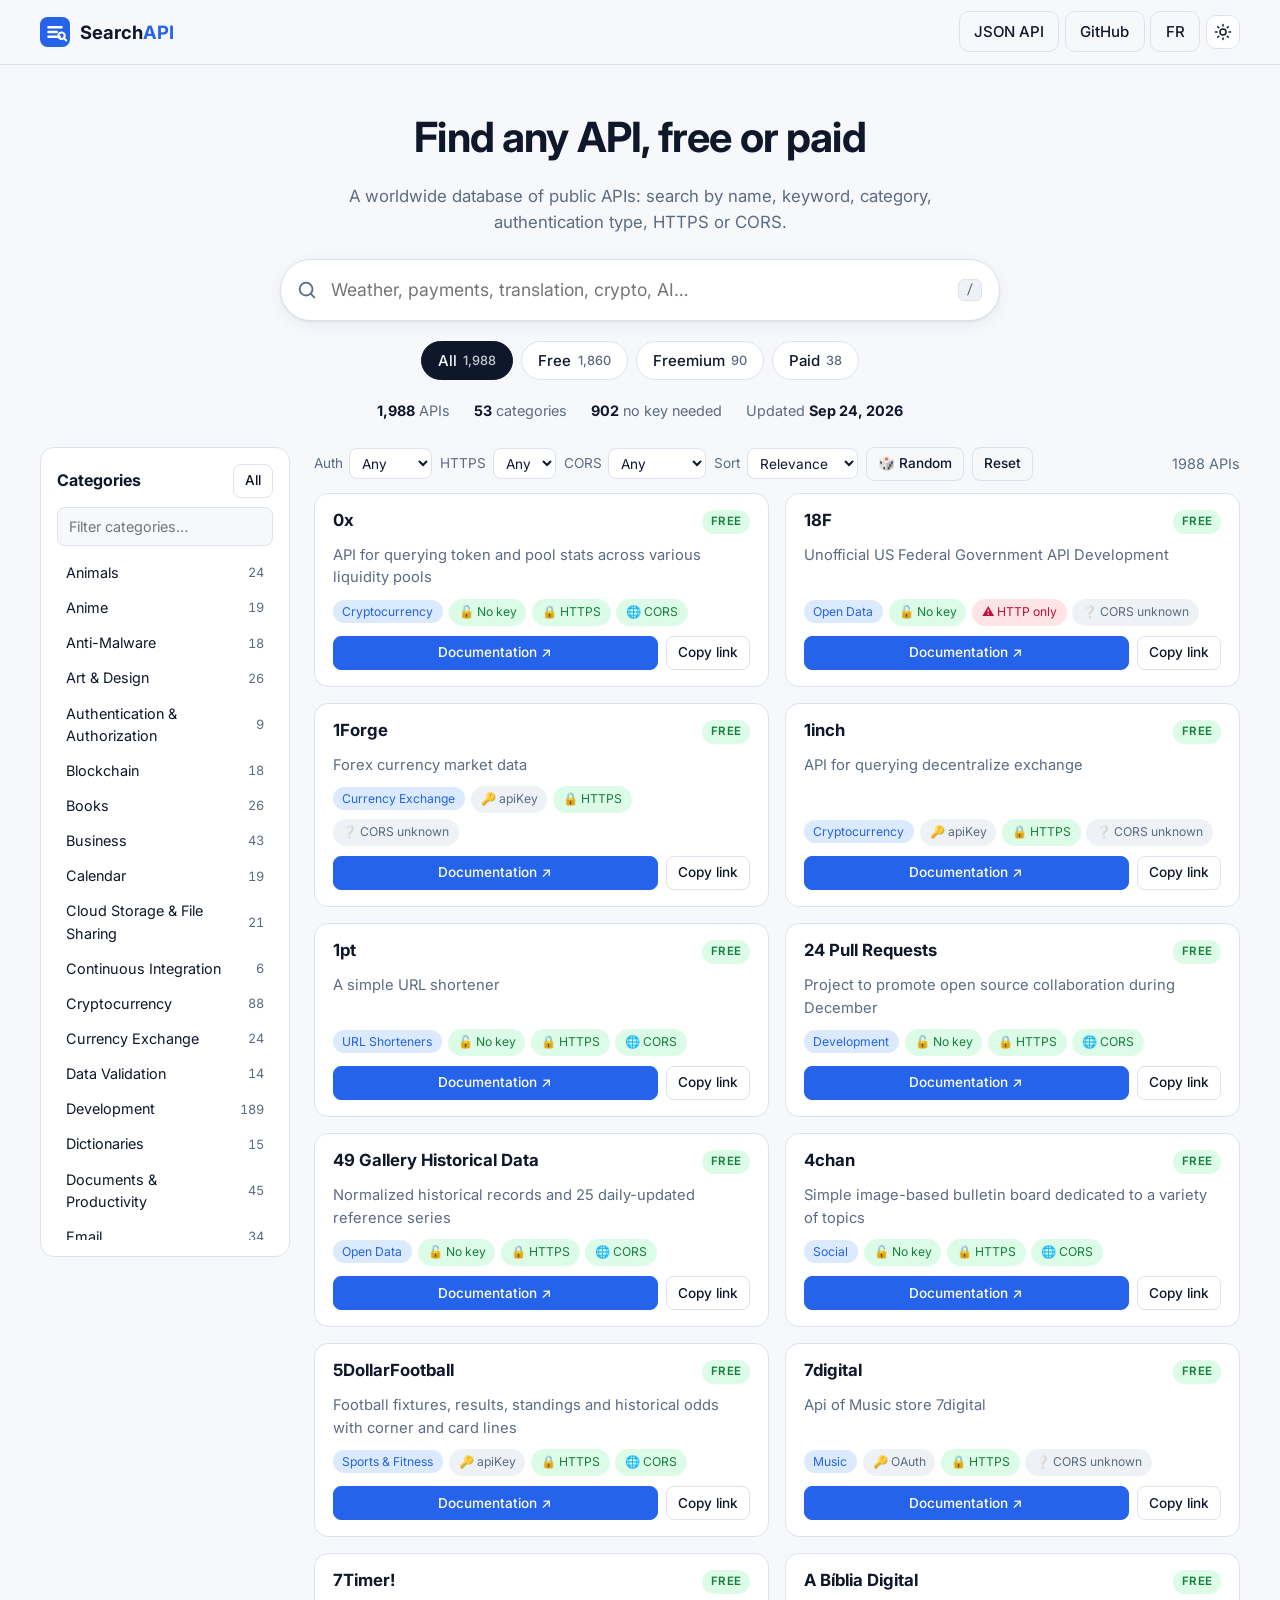
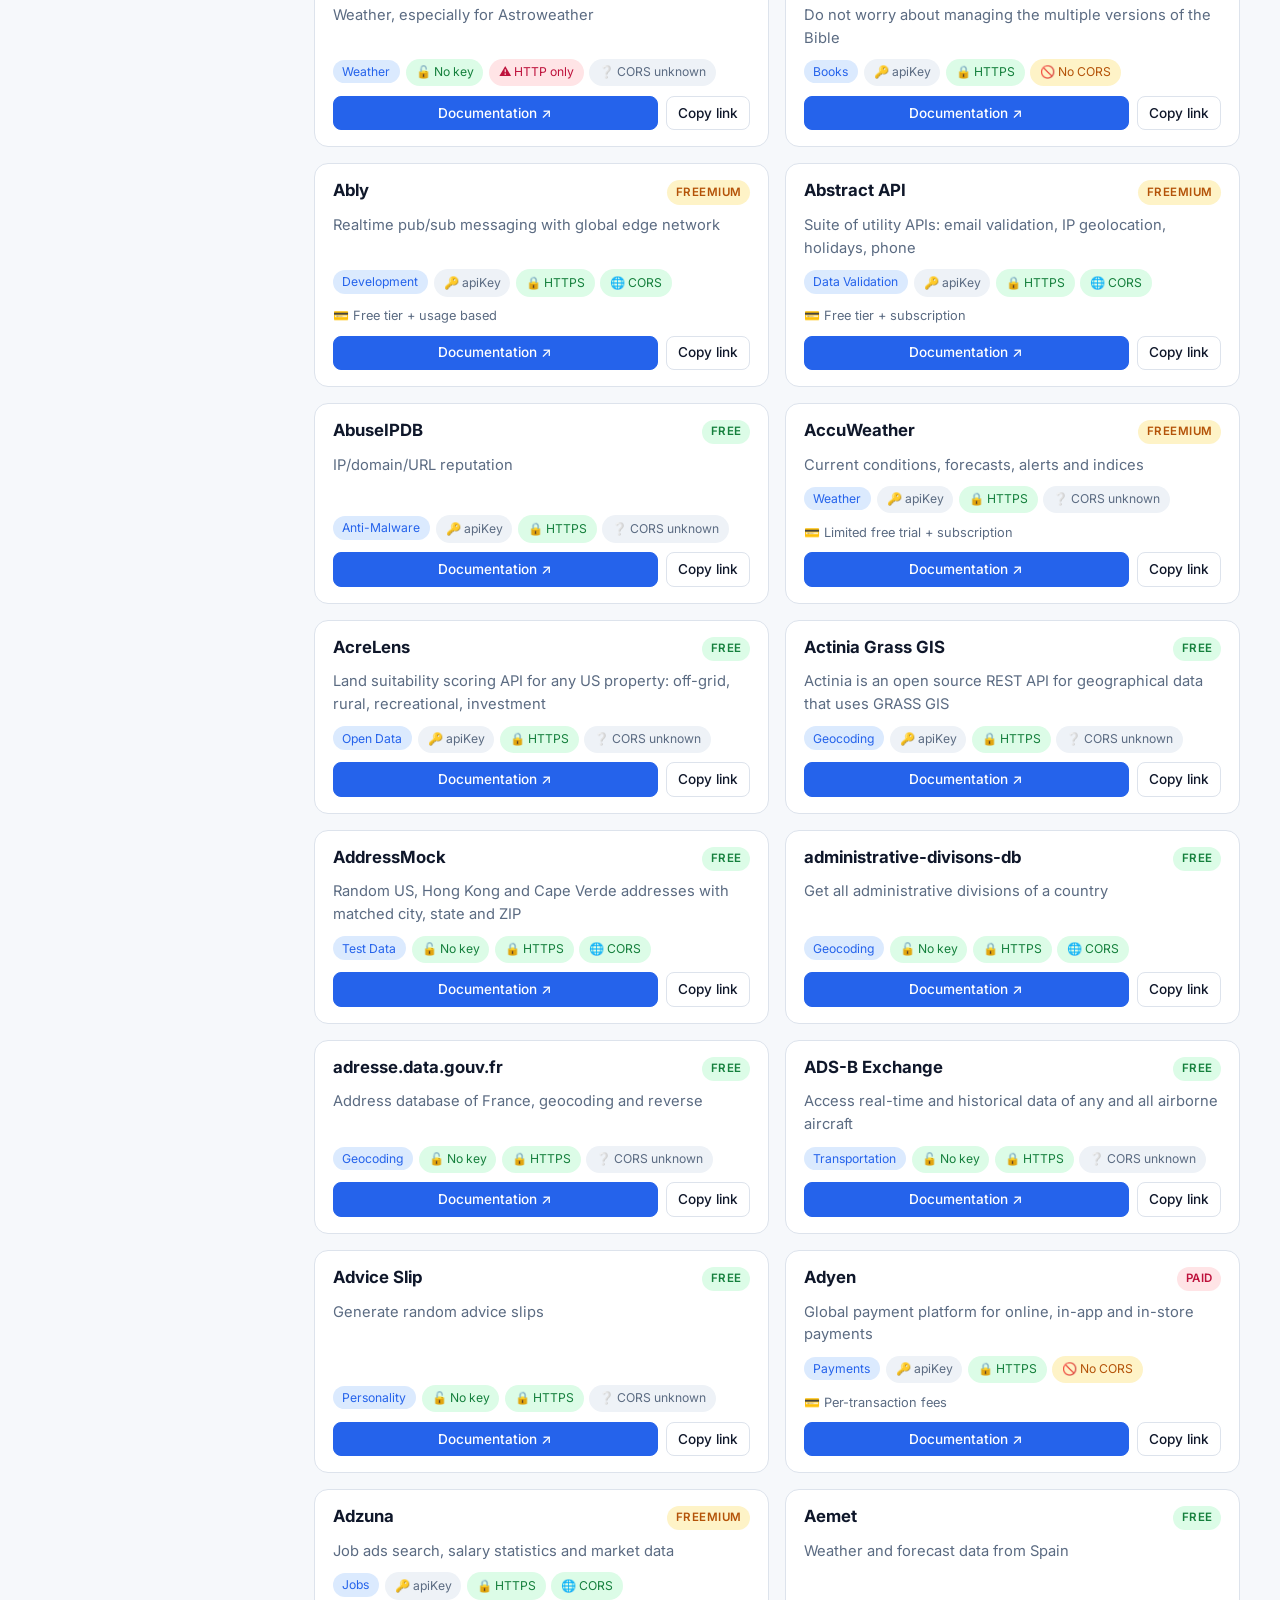
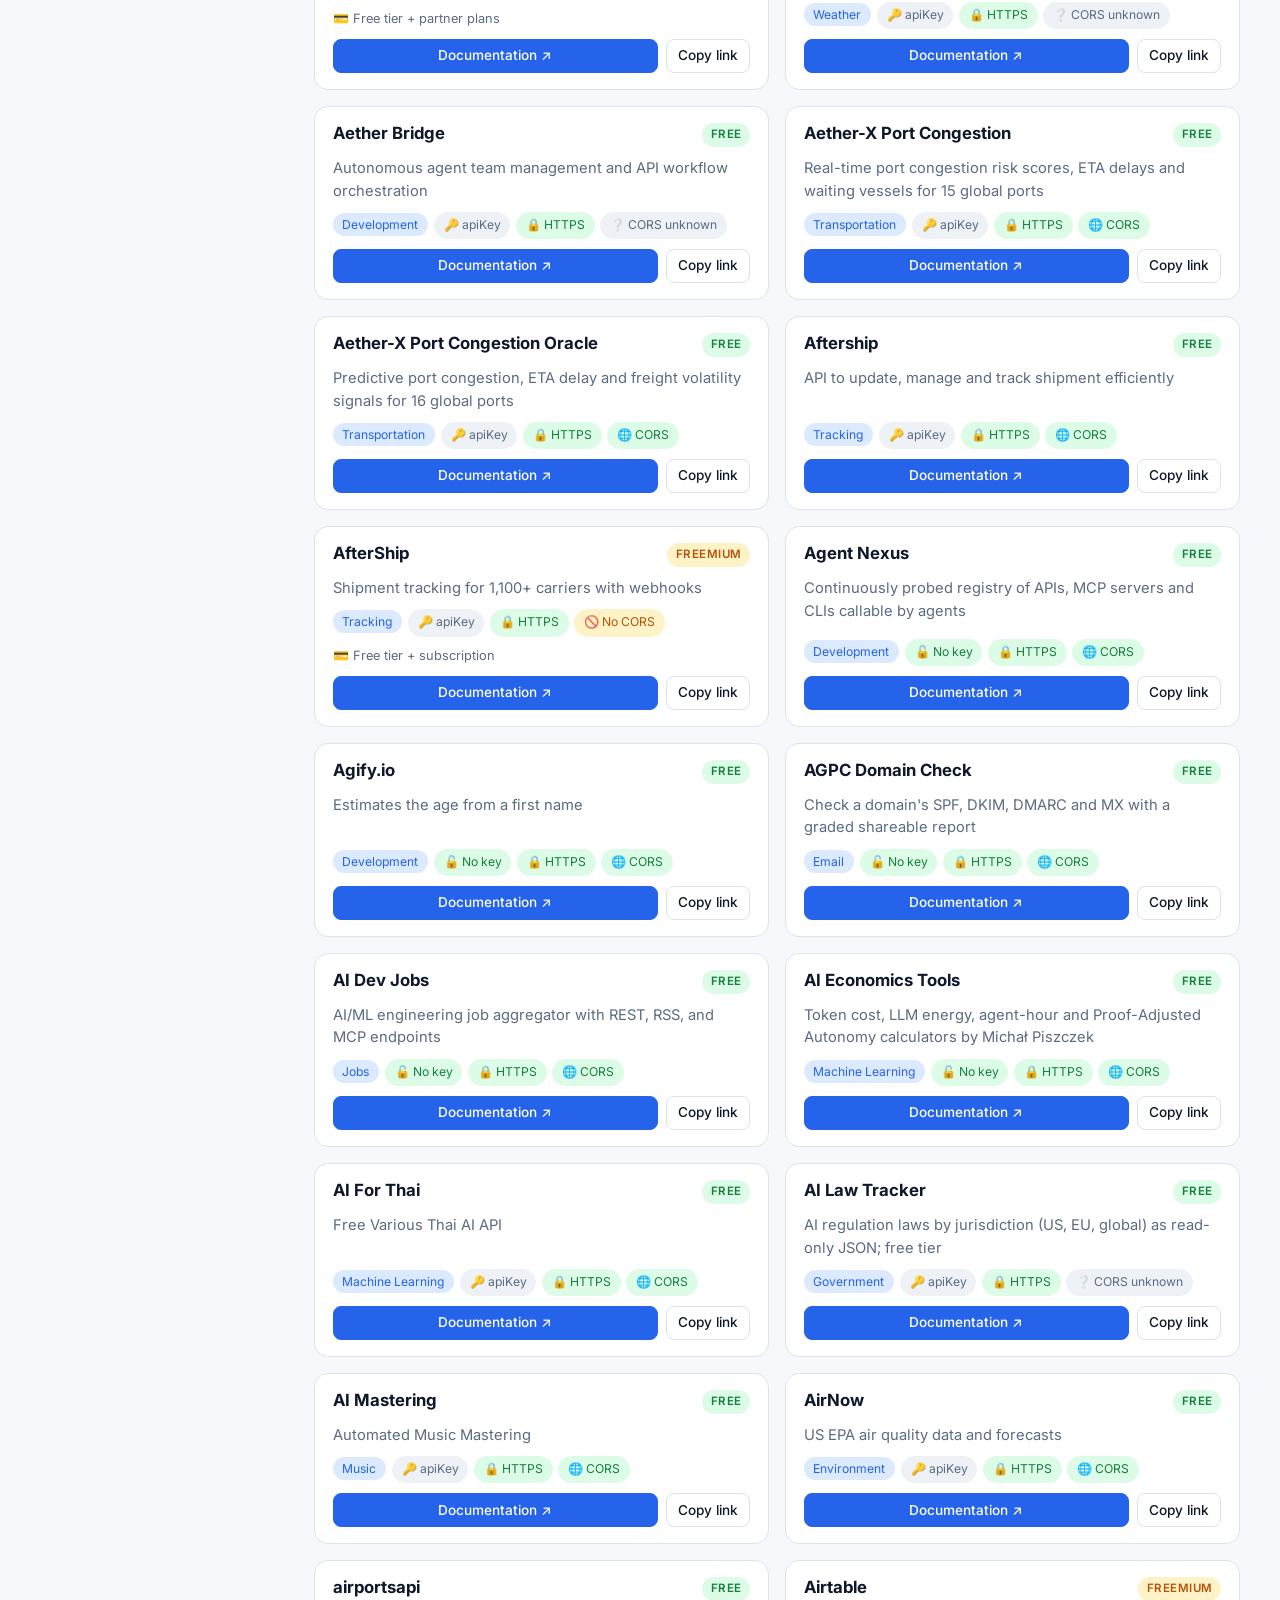
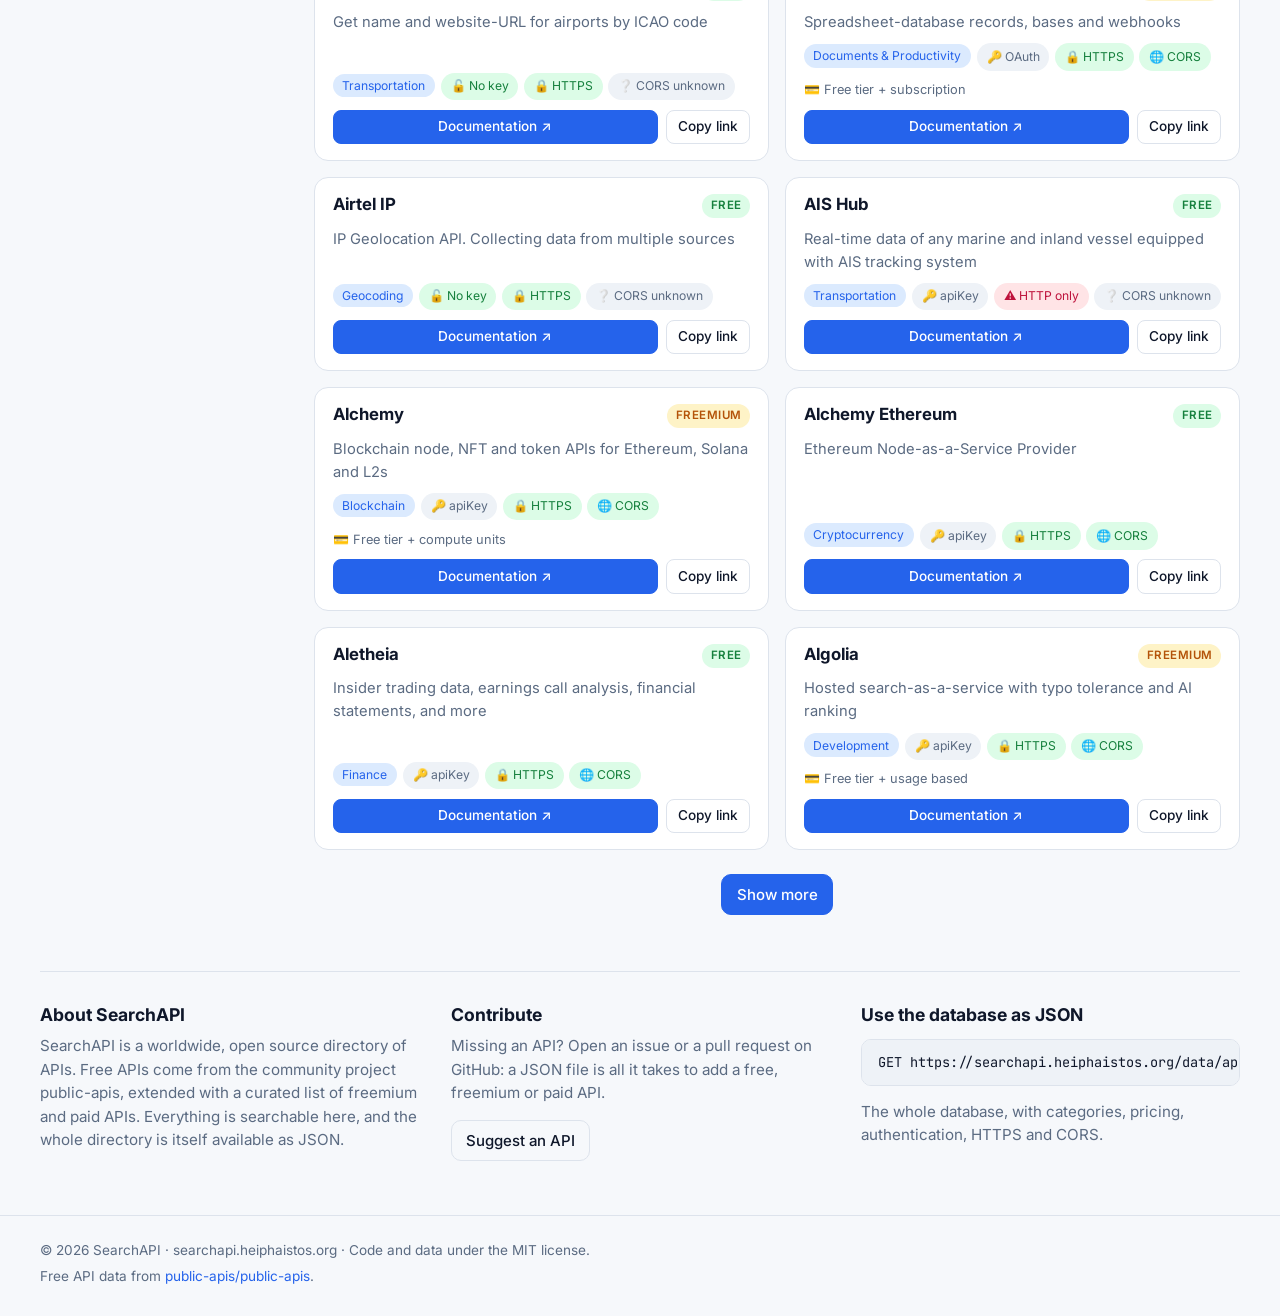
==== index.html @ d29ff37c "Create SearchAPI: worldwide searchable database of free and paid APIs Static site for searchapi.heip" ====
<!DOCTYPE html>
<html lang="fr">
<head>
  <meta charset="utf-8">
  <meta name="viewport" content="width=device-width, initial-scale=1">
  <title>SearchAPI – Trouvez n'importe quelle API gratuite ou payante</title>
  <meta name="description" content="SearchAPI : base de données mondiale d'APIs. Recherchez parmi près de 2 000 APIs gratuites, freemium et payantes, classées par catégorie.">
  <meta name="theme-color" content="#0f172a">
  <link rel="canonical" href="https://searchapi.heiphaistos.org/">
  <meta property="og:title" content="SearchAPI – Base de données mondiale d'APIs">
  <meta property="og:description" content="Recherchez n'importe quelle API gratuite, freemium ou payante, par catégorie, authentification, HTTPS et CORS.">
  <meta property="og:type" content="website">
  <meta property="og:url" content="https://searchapi.heiphaistos.org/">
  <link rel="icon" href="assets/favicon.svg" type="image/svg+xml">
  <link rel="preconnect" href="https://fonts.googleapis.com">
  <link rel="preconnect" href="https://fonts.gstatic.com" crossorigin>
  <link href="https://fonts.googleapis.com/css2?family=Inter:wght@400;500;600;700&family=JetBrains+Mono:wght@400;500&display=swap" rel="stylesheet">
  <link rel="stylesheet" href="assets/css/style.css">
</head>
<body>
  <a class="skip-link" href="#results" data-i18n="skip">Aller aux résultats</a>

  <header class="site-header">
    <div class="container header-inner">
      <a class="brand" href="./" aria-label="SearchAPI">
        <svg class="brand-logo" viewBox="0 0 32 32" aria-hidden="true"><rect width="32" height="32" rx="8" fill="var(--accent)"/><path d="M9 11h14M9 16h9M9 21h12" stroke="#fff" stroke-width="2.6" stroke-linecap="round"/><circle cx="23" cy="20" r="3.4" fill="none" stroke="#fff" stroke-width="2.2"/><path d="M25.5 22.5 28 25" stroke="#fff" stroke-width="2.2" stroke-linecap="round"/></svg>
        <span class="brand-name">Search<span>API</span></span>
      </a>
      <nav class="header-actions" aria-label="Navigation">
        <a class="btn btn-ghost" href="data/apis.json" target="_blank" rel="noopener" data-i18n="jsonApi">API JSON</a>
        <a class="btn btn-ghost" href="https://github.com/Heiphaistos/SearchAPI" target="_blank" rel="noopener">GitHub</a>
        <button class="btn btn-ghost" id="langToggle" type="button" aria-label="Switch language">EN</button>
        <button class="btn btn-icon" id="themeToggle" type="button" aria-label="Changer de thème" data-i18n-aria="theme">
          <svg class="icon-sun" viewBox="0 0 24 24" aria-hidden="true"><circle cx="12" cy="12" r="4"/><path d="M12 2v2M12 20v2M4.9 4.9l1.4 1.4M17.7 17.7l1.4 1.4M2 12h2M20 12h2M4.9 19.1l1.4-1.4M17.7 6.3l1.4-1.4"/></svg>
          <svg class="icon-moon" viewBox="0 0 24 24" aria-hidden="true"><path d="M21 12.8A9 9 0 1 1 11.2 3a7 7 0 0 0 9.8 9.8z"/></svg>
        </button>
      </nav>
    </div>
  </header>

  <main>
    <section class="hero">
      <div class="container">
        <h1 data-i18n="heroTitle">Trouvez n'importe quelle API, gratuite ou payante</h1>
        <p class="hero-sub" data-i18n="heroSub">Une base de données mondiale d'APIs publiques : recherchez par nom, mot-clé, catégorie, type d'authentification, HTTPS ou CORS.</p>

        <form class="search" id="searchForm" role="search" onsubmit="return false;">
          <label class="visually-hidden" for="q" data-i18n="searchLabel">Rechercher une API</label>
          <svg class="search-icon" viewBox="0 0 24 24" aria-hidden="true"><circle cx="11" cy="11" r="7"/><path d="m20 20-3.5-3.5"/></svg>
          <input id="q" type="search" autocomplete="off" spellcheck="false" placeholder="Météo, paiement, traduction, crypto, IA…" data-i18n-placeholder="searchPlaceholder">
          <kbd class="search-kbd" aria-hidden="true">/</kbd>
          <button type="button" class="search-clear" id="clearSearch" aria-label="Effacer" data-i18n-aria="clear" hidden>&times;</button>
        </form>

        <div class="pricing-tabs" role="tablist" aria-label="Tarification" id="pricingTabs">
          <button role="tab" type="button" class="tab is-active" data-pricing="all"><span data-i18n="all">Toutes</span> <span class="count" data-count="all"></span></button>
          <button role="tab" type="button" class="tab tab-free" data-pricing="free"><span data-i18n="free">Gratuites</span> <span class="count" data-count="free"></span></button>
          <button role="tab" type="button" class="tab tab-freemium" data-pricing="freemium"><span data-i18n="freemium">Freemium</span> <span class="count" data-count="freemium"></span></button>
          <button role="tab" type="button" class="tab tab-paid" data-pricing="paid"><span data-i18n="paid">Payantes</span> <span class="count" data-count="paid"></span></button>
        </div>

        <ul class="stats" id="stats" aria-label="Statistiques">
          <li><strong data-stat="total">–</strong> <span data-i18n="statApis">APIs</span></li>
          <li><strong data-stat="categories">–</strong> <span data-i18n="statCategories">catégories</span></li>
          <li><strong data-stat="noauth">–</strong> <span data-i18n="statNoAuth">sans clé</span></li>
          <li><span data-i18n="updated">Mise à jour</span> <strong data-stat="updated">–</strong></li>
        </ul>
      </div>
    </section>

    <section class="container layout">
      <aside class="sidebar" id="sidebar">
        <div class="sidebar-head">
          <h2 data-i18n="categories">Catégories</h2>
          <button type="button" class="btn btn-small btn-ghost" id="resetCategory" data-i18n="allCategories">Toutes</button>
        </div>
        <input type="search" class="cat-filter" id="catFilter" placeholder="Filtrer les catégories…" data-i18n-placeholder="filterCategories" aria-label="Filtrer les catégories">
        <ul class="cat-list" id="catList"></ul>
      </aside>

      <div class="main">
        <div class="toolbar">
          <div class="filters">
            <label class="select">
              <span data-i18n="auth">Auth</span>
              <select id="authFilter">
                <option value="all" data-i18n="any">Toutes</option>
                <option value="none" data-i18n="authNone">Sans clé</option>
                <option value="apiKey">apiKey</option>
                <option value="OAuth">OAuth</option>
                <option value="other" data-i18n="other">Autre</option>
              </select>
            </label>
            <label class="select">
              <span>HTTPS</span>
              <select id="httpsFilter">
                <option value="all" data-i18n="any">Toutes</option>
                <option value="yes" data-i18n="yes">Oui</option>
                <option value="no" data-i18n="no">Non</option>
              </select>
            </label>
            <label class="select">
              <span>CORS</span>
              <select id="corsFilter">
                <option value="all" data-i18n="any">Toutes</option>
                <option value="yes" data-i18n="yes">Oui</option>
                <option value="no" data-i18n="no">Non</option>
                <option value="unknown" data-i18n="unknown">Inconnu</option>
              </select>
            </label>
            <label class="select">
              <span data-i18n="sort">Tri</span>
              <select id="sortSelect">
                <option value="relevance" data-i18n="sortRelevance">Pertinence</option>
                <option value="name" data-i18n="sortName">Nom A→Z</option>
                <option value="category" data-i18n="sortCategory">Catégorie</option>
              </select>
            </label>
            <button type="button" class="btn btn-small btn-ghost" id="randomBtn" data-i18n="random">🎲 Au hasard</button>
            <button type="button" class="btn btn-small btn-ghost" id="resetAll" data-i18n="reset">Réinitialiser</button>
          </div>
          <p class="result-count" id="resultCount" aria-live="polite"></p>
        </div>

        <div class="active-filters" id="activeFilters"></div>

        <div id="results" class="results" aria-live="polite"></div>

        <div class="load-more-wrap">
          <button type="button" class="btn btn-primary" id="loadMore" hidden data-i18n="loadMore">Afficher plus</button>
        </div>

        <div class="empty" id="empty" hidden>
          <p data-i18n="emptyTitle">Aucune API ne correspond à votre recherche.</p>
          <p class="muted" data-i18n="emptyHint">Essayez un autre mot-clé, retirez un filtre, ou proposez cette API !</p>
          <a class="btn btn-primary" id="suggestLink" href="https://github.com/Heiphaistos/SearchAPI/issues/new?template=new-api.yml" target="_blank" rel="noopener" data-i18n="suggest">Proposer une API</a>
        </div>
      </div>
    </section>

    <section class="container about" id="about">
      <div class="about-grid">
        <div>
          <h2 data-i18n="aboutTitle">À propos de SearchAPI</h2>
          <p data-i18n="aboutText">SearchAPI est un annuaire mondial et open source d'APIs. Les APIs gratuites proviennent du projet communautaire public-apis, complétées par une liste curatée d'APIs freemium et payantes. Tout est consultable ici, et l'annuaire complet est lui-même disponible en JSON.</p>
        </div>
        <div>
          <h2 data-i18n="contribTitle">Contribuer</h2>
          <p data-i18n="contribText">Une API manque ? Ouvrez une issue ou une pull request sur GitHub : un fichier JSON suffit pour ajouter une API gratuite, freemium ou payante.</p>
          <a class="btn btn-ghost" href="https://github.com/Heiphaistos/SearchAPI/issues/new?template=new-api.yml" target="_blank" rel="noopener" data-i18n="suggest">Proposer une API</a>
        </div>
        <div>
          <h2 data-i18n="apiTitle">Utiliser la base en JSON</h2>
          <pre><code>GET https://searchapi.heiphaistos.org/data/apis.json</code></pre>
          <p class="muted" data-i18n="apiText">Toute la base, avec catégories, tarification, authentification, HTTPS et CORS.</p>
        </div>
      </div>
    </section>
  </main>

  <footer class="site-footer">
    <div class="container footer-inner">
      <p>© <span id="year"></span> SearchAPI · searchapi.heiphaistos.org · <span data-i18n="footerLicense">Code et données sous licence MIT.</span></p>
      <p class="muted"><span data-i18n="footerSource">Données gratuites issues de</span> <a href="https://github.com/public-apis/public-apis" target="_blank" rel="noopener">public-apis/public-apis</a>.</p>
    </div>
  </footer>

  <template id="cardTemplate">
    <article class="card">
      <header class="card-head">
        <h3 class="card-title"><a target="_blank" rel="noopener"></a></h3>
        <span class="badge badge-pricing"></span>
      </header>
      <p class="card-desc"></p>
      <ul class="card-meta">
        <li class="meta-category"><button type="button" class="chip chip-cat"></button></li>
        <li class="meta-auth"><span class="chip"></span></li>
        <li class="meta-https"><span class="chip"></span></li>
        <li class="meta-cors"><span class="chip"></span></li>
      </ul>
      <p class="card-pricing-model"></p>
      <footer class="card-foot">
        <a class="btn btn-small btn-primary card-link" target="_blank" rel="noopener"></a>
        <button type="button" class="btn btn-small btn-ghost card-copy"></button>
      </footer>
    </article>
  </template>

  <script src="data/apis.js"></script>
  <script src="assets/js/app.js"></script>
</body>
</html>
---- assets/css/style.css ----
:root {
  --bg: #f6f8fb;
  --bg-elev: #ffffff;
  --bg-muted: #eef2f7;
  --text: #0f172a;
  --text-muted: #5b6b82;
  --border: #dde3ec;
  --accent: #2563eb;
  --accent-hover: #1d4ed8;
  --accent-soft: #dbeafe;
  --free: #15803d;
  --free-soft: #dcfce7;
  --freemium: #b45309;
  --freemium-soft: #fef3c7;
  --paid: #be123c;
  --paid-soft: #ffe4e6;
  --shadow: 0 1px 2px rgba(15, 23, 42, .06), 0 4px 16px rgba(15, 23, 42, .06);
  --radius: 14px;
  --font: "Inter", system-ui, -apple-system, "Segoe UI", Roboto, sans-serif;
  --mono: "JetBrains Mono", ui-monospace, SFMono-Regular, Menlo, monospace;
}

:root[data-theme="dark"] {
  --bg: #0b1220;
  --bg-elev: #111a2e;
  --bg-muted: #182238;
  --text: #e6ebf5;
  --text-muted: #94a3b8;
  --border: #243049;
  --accent: #60a5fa;
  --accent-hover: #93c5fd;
  --accent-soft: #1e3a8a;
  --free: #4ade80;
  --free-soft: #14532d;
  --freemium: #fbbf24;
  --freemium-soft: #78350f;
  --paid: #fb7185;
  --paid-soft: #881337;
  --shadow: 0 1px 2px rgba(0, 0, 0, .4), 0 6px 20px rgba(0, 0, 0, .35);
}

@media (prefers-color-scheme: dark) {
  :root:not([data-theme="light"]) {
    --bg: #0b1220;
    --bg-elev: #111a2e;
    --bg-muted: #182238;
    --text: #e6ebf5;
    --text-muted: #94a3b8;
    --border: #243049;
    --accent: #60a5fa;
    --accent-hover: #93c5fd;
    --accent-soft: #1e3a8a;
    --free: #4ade80;
    --free-soft: #14532d;
    --freemium: #fbbf24;
    --freemium-soft: #78350f;
    --paid: #fb7185;
    --paid-soft: #881337;
    --shadow: 0 1px 2px rgba(0, 0, 0, .4), 0 6px 20px rgba(0, 0, 0, .35);
  }
}

* { box-sizing: border-box; }
html { scroll-behavior: smooth; }
body {
  margin: 0;
  font-family: var(--font);
  font-size: 15px;
  line-height: 1.55;
  color: var(--text);
  background: var(--bg);
  -webkit-font-smoothing: antialiased;
}
a { color: var(--accent); text-decoration: none; }
a:hover { color: var(--accent-hover); text-decoration: underline; }
h1, h2, h3 { line-height: 1.2; margin: 0 0 .5em; }
p { margin: 0 0 1em; }
code, pre, kbd { font-family: var(--mono); }
pre {
  background: var(--bg-muted);
  border: 1px solid var(--border);
  border-radius: 10px;
  padding: .75rem 1rem;
  overflow-x: auto;
  font-size: .85rem;
}
.muted { color: var(--text-muted); }
.container { width: min(1200px, 100% - 32px); margin-inline: auto; }
.visually-hidden, .skip-link:not(:focus) {
  position: absolute; width: 1px; height: 1px; overflow: hidden; clip: rect(0 0 0 0); white-space: nowrap;
}
.skip-link:focus { position: fixed; top: 8px; left: 8px; background: var(--bg-elev); padding: .5rem 1rem; z-index: 100; border-radius: 8px; }

/* Buttons */
.btn {
  display: inline-flex; align-items: center; gap: .4rem;
  padding: .5rem .9rem; border-radius: 10px; border: 1px solid var(--border);
  background: var(--bg-elev); color: var(--text); font: inherit; font-weight: 500;
  cursor: pointer; transition: background .15s, border-color .15s, color .15s;
  white-space: nowrap;
}
.btn:hover { background: var(--bg-muted); text-decoration: none; color: var(--text); }
.btn-ghost { background: transparent; }
.btn-primary { background: var(--accent); border-color: var(--accent); color: #fff; }
.btn-primary:hover { background: var(--accent-hover); border-color: var(--accent-hover); color: #fff; }
.btn-small { padding: .35rem .7rem; font-size: .85rem; border-radius: 8px; }
.btn-icon { padding: .45rem; }
.btn-icon svg { width: 18px; height: 18px; fill: none; stroke: currentColor; stroke-width: 2; stroke-linecap: round; stroke-linejoin: round; }
.btn:focus-visible, input:focus-visible, select:focus-visible, button:focus-visible { outline: 2px solid var(--accent); outline-offset: 2px; }

/* Header */
.site-header {
  position: sticky; top: 0; z-index: 20;
  background: color-mix(in srgb, var(--bg) 85%, transparent);
  backdrop-filter: blur(10px);
  border-bottom: 1px solid var(--border);
}
.header-inner { display: flex; align-items: center; justify-content: space-between; gap: 1rem; padding: .7rem 0; }
.brand { display: inline-flex; align-items: center; gap: .6rem; color: var(--text); font-weight: 700; font-size: 1.15rem; }
.brand:hover { text-decoration: none; color: var(--text); }
.brand-logo { width: 30px; height: 30px; }
.brand-name span { color: var(--accent); }
.header-actions { display: flex; align-items: center; gap: .35rem; }
.icon-moon { display: none; }
:root[data-theme="dark"] .icon-sun { display: none; }
:root[data-theme="dark"] .icon-moon { display: block; }
@media (prefers-color-scheme: dark) {
  :root:not([data-theme="light"]) .icon-sun { display: none; }
  :root:not([data-theme="light"]) .icon-moon { display: block; }
}

/* Hero */
.hero { padding: 3rem 0 1.5rem; text-align: center; }
.hero h1 { font-size: clamp(1.7rem, 4vw, 2.6rem); font-weight: 700; letter-spacing: -.02em; }
.hero-sub { color: var(--text-muted); max-width: 640px; margin: 0 auto 1.5rem; font-size: 1.05rem; }
.search {
  position: relative; max-width: 720px; margin: 0 auto 1.25rem;
}
.search-icon { position: absolute; left: 16px; top: 50%; transform: translateY(-50%); width: 22px; height: 22px; fill: none; stroke: var(--text-muted); stroke-width: 2; stroke-linecap: round; }
.search input {
  width: 100%; padding: 1rem 5rem 1rem 3.1rem; font: inherit; font-size: 1.1rem;
  border-radius: 999px; border: 1px solid var(--border); background: var(--bg-elev); color: var(--text);
  box-shadow: var(--shadow);
}
.search input::-webkit-search-cancel-button { display: none; }
.search-kbd {
  position: absolute; right: 18px; top: 50%; transform: translateY(-50%);
  border: 1px solid var(--border); border-radius: 6px; padding: 0 .45rem; font-size: .8rem; color: var(--text-muted);
  background: var(--bg-muted);
}
.search-clear {
  position: absolute; right: 50px; top: 50%; transform: translateY(-50%);
  border: 0; background: transparent; font-size: 1.4rem; line-height: 1; color: var(--text-muted); cursor: pointer;
}
.pricing-tabs { display: flex; flex-wrap: wrap; justify-content: center; gap: .5rem; margin-bottom: 1.25rem; }
.tab {
  border: 1px solid var(--border); background: var(--bg-elev); color: var(--text); border-radius: 999px;
  padding: .45rem 1rem; font: inherit; font-weight: 500; cursor: pointer; display: inline-flex; gap: .4rem; align-items: center;
}
.tab .count { color: var(--text-muted); font-size: .85em; }
.tab.is-active { background: var(--text); color: var(--bg); border-color: var(--text); }
.tab.is-active .count { color: inherit; opacity: .8; }
.tab-free.is-active { background: var(--free); border-color: var(--free); color: #fff; }
.tab-freemium.is-active { background: var(--freemium); border-color: var(--freemium); color: #fff; }
.tab-paid.is-active { background: var(--paid); border-color: var(--paid); color: #fff; }
.stats { list-style: none; padding: 0; margin: 0; display: flex; flex-wrap: wrap; justify-content: center; gap: .4rem 1.5rem; color: var(--text-muted); font-size: .9rem; }
.stats strong { color: var(--text); }

/* Layout */
.layout { display: grid; grid-template-columns: 250px 1fr; gap: 1.5rem; align-items: start; padding-bottom: 2rem; }
.sidebar {
  position: sticky; top: 72px;
  background: var(--bg-elev); border: 1px solid var(--border); border-radius: var(--radius);
  padding: 1rem; max-height: calc(100vh - 90px); display: flex; flex-direction: column;
}
.sidebar-head { display: flex; align-items: center; justify-content: space-between; margin-bottom: .6rem; }
.sidebar h2 { font-size: 1rem; margin: 0; }
.cat-filter {
  width: 100%; padding: .45rem .7rem; font: inherit; font-size: .9rem; border-radius: 8px;
  border: 1px solid var(--border); background: var(--bg); color: var(--text); margin-bottom: .6rem;
}
.cat-list { list-style: none; margin: 0; padding: 0; overflow-y: auto; flex: 1; }
.cat-list button {
  width: 100%; display: flex; justify-content: space-between; align-items: center; gap: .5rem;
  border: 0; background: transparent; color: var(--text); font: inherit; font-size: .9rem;
  padding: .4rem .55rem; border-radius: 8px; cursor: pointer; text-align: left;
}
.cat-list button:hover { background: var(--bg-muted); }
.cat-list button.is-active { background: var(--accent-soft); color: var(--accent); font-weight: 600; }
:root[data-theme="dark"] .cat-list button.is-active { color: #fff; }
.cat-list .count { color: var(--text-muted); font-size: .8rem; font-variant-numeric: tabular-nums; }

.toolbar { display: flex; flex-wrap: wrap; align-items: center; justify-content: space-between; gap: .75rem; margin-bottom: .75rem; }
.filters { display: flex; flex-wrap: wrap; gap: .5rem; align-items: center; }
.select { display: inline-flex; align-items: center; gap: .4rem; font-size: .85rem; color: var(--text-muted); }
.select select {
  font: inherit; font-size: .85rem; padding: .35rem .5rem; border-radius: 8px;
  border: 1px solid var(--border); background: var(--bg-elev); color: var(--text);
}
.result-count { margin: 0; color: var(--text-muted); font-size: .9rem; }
.active-filters { display: flex; flex-wrap: wrap; gap: .4rem; margin-bottom: .75rem; }
.active-filters:empty { display: none; }
.active-filters .chip { cursor: pointer; }

/* Results */
.results { display: grid; grid-template-columns: repeat(auto-fill, minmax(300px, 1fr)); gap: 1rem; }
.card {
  background: var(--bg-elev); border: 1px solid var(--border); border-radius: var(--radius);
  padding: 1rem 1.1rem; display: flex; flex-direction: column; gap: .6rem;
  transition: transform .15s, box-shadow .15s, border-color .15s;
}
.card:hover { transform: translateY(-2px); box-shadow: var(--shadow); border-color: color-mix(in srgb, var(--accent) 45%, var(--border)); }
.card-head { display: flex; justify-content: space-between; align-items: flex-start; gap: .6rem; }
.card-title { font-size: 1.05rem; margin: 0; overflow-wrap: anywhere; }
.card-title a { color: var(--text); }
.card-title a:hover { color: var(--accent); }
.card-desc { margin: 0; color: var(--text-muted); font-size: .92rem; flex: 1; }
.card-desc mark, .card-title mark { background: var(--accent-soft); color: inherit; border-radius: 3px; padding: 0 1px; }
.card-meta { list-style: none; display: flex; flex-wrap: wrap; gap: .35rem; padding: 0; margin: 0; }
.card-pricing-model { margin: 0; font-size: .8rem; color: var(--text-muted); }
.card-pricing-model:empty { display: none; }
.card-foot { display: flex; gap: .5rem; flex-wrap: wrap; }
.card-link { flex: 1; justify-content: center; }
.card-copy.is-copied { border-color: var(--free); color: var(--free); }

.badge {
  font-size: .72rem; font-weight: 600; text-transform: uppercase; letter-spacing: .04em;
  padding: .2rem .55rem; border-radius: 999px; white-space: nowrap;
}
.badge-free { background: var(--free-soft); color: var(--free); }
.badge-freemium { background: var(--freemium-soft); color: var(--freemium); }
.badge-paid { background: var(--paid-soft); color: var(--paid); }

.chip {
  display: inline-flex; align-items: center; gap: .3rem;
  font-size: .76rem; padding: .2rem .55rem; border-radius: 999px;
  background: var(--bg-muted); color: var(--text-muted); border: 1px solid transparent; font-family: inherit;
}
.chip-cat { cursor: pointer; color: var(--accent); background: var(--accent-soft); }
:root[data-theme="dark"] .chip-cat { color: #fff; }
.chip-cat:hover { filter: brightness(.95); }
.chip-ok { color: var(--free); background: var(--free-soft); }
.chip-warn { color: var(--freemium); background: var(--freemium-soft); }
.chip-bad { color: var(--paid); background: var(--paid-soft); }

.load-more-wrap { text-align: center; margin: 1.5rem 0; }
.empty { text-align: center; padding: 3rem 1rem; border: 1px dashed var(--border); border-radius: var(--radius); }

/* About */
.about { padding: 2rem 0 3rem; border-top: 1px solid var(--border); }
.about-grid { display: grid; grid-template-columns: repeat(auto-fit, minmax(260px, 1fr)); gap: 2rem; }
.about h2 { font-size: 1.1rem; }
.about p { color: var(--text-muted); font-size: .95rem; }

.site-footer { border-top: 1px solid var(--border); padding: 1.5rem 0; font-size: .85rem; color: var(--text-muted); }
.footer-inner p { margin: 0 0 .3rem; }

@media (max-width: 900px) {
  .layout { grid-template-columns: 1fr; }
  .sidebar { position: static; max-height: 260px; }
  .header-actions .btn:not(.btn-icon):not(#langToggle) { display: none; }
}
@media (max-width: 520px) {
  .hero { padding-top: 2rem; }
  .search input { font-size: 1rem; padding-right: 3rem; }
  .search-kbd { display: none; }
  .search-clear { right: 14px; }
  .results { grid-template-columns: 1fr; }
}
@media (prefers-reduced-motion: reduce) {
  * { transition: none !important; }
  html { scroll-behavior: auto; }
}
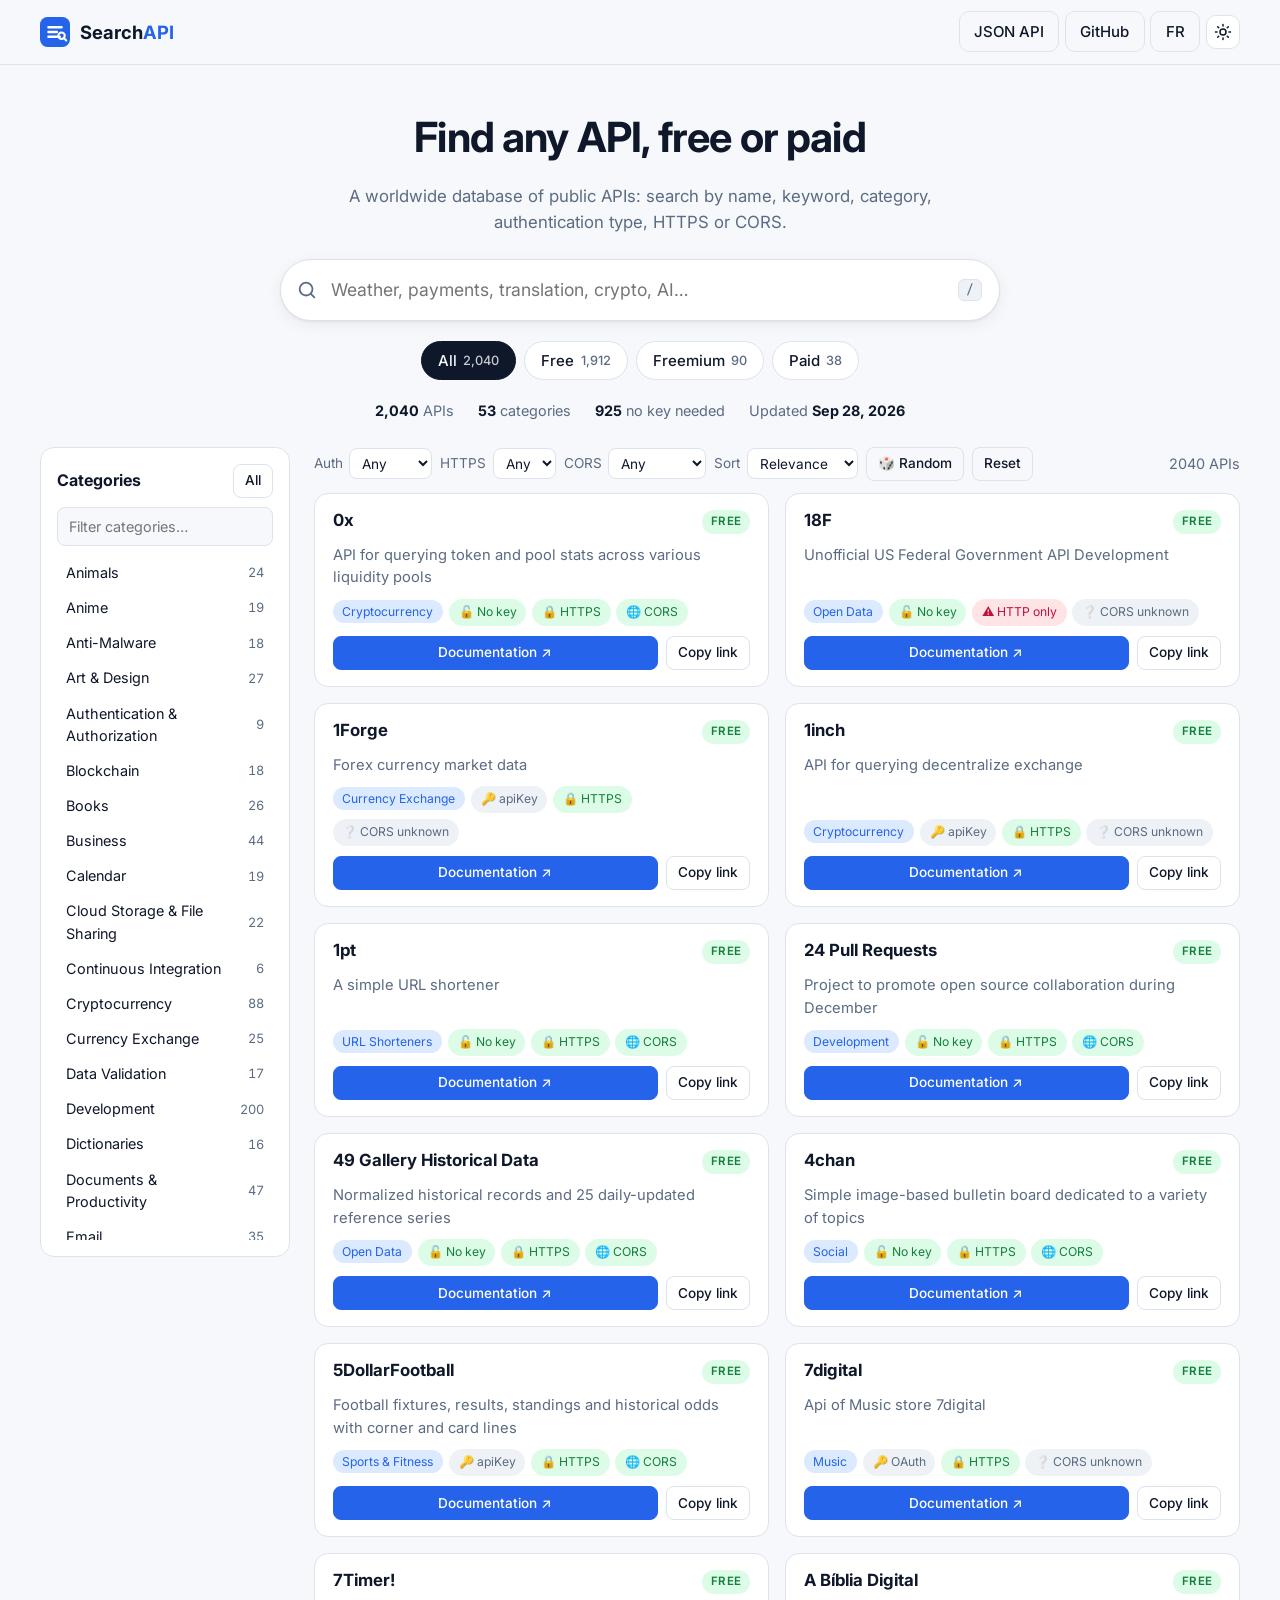
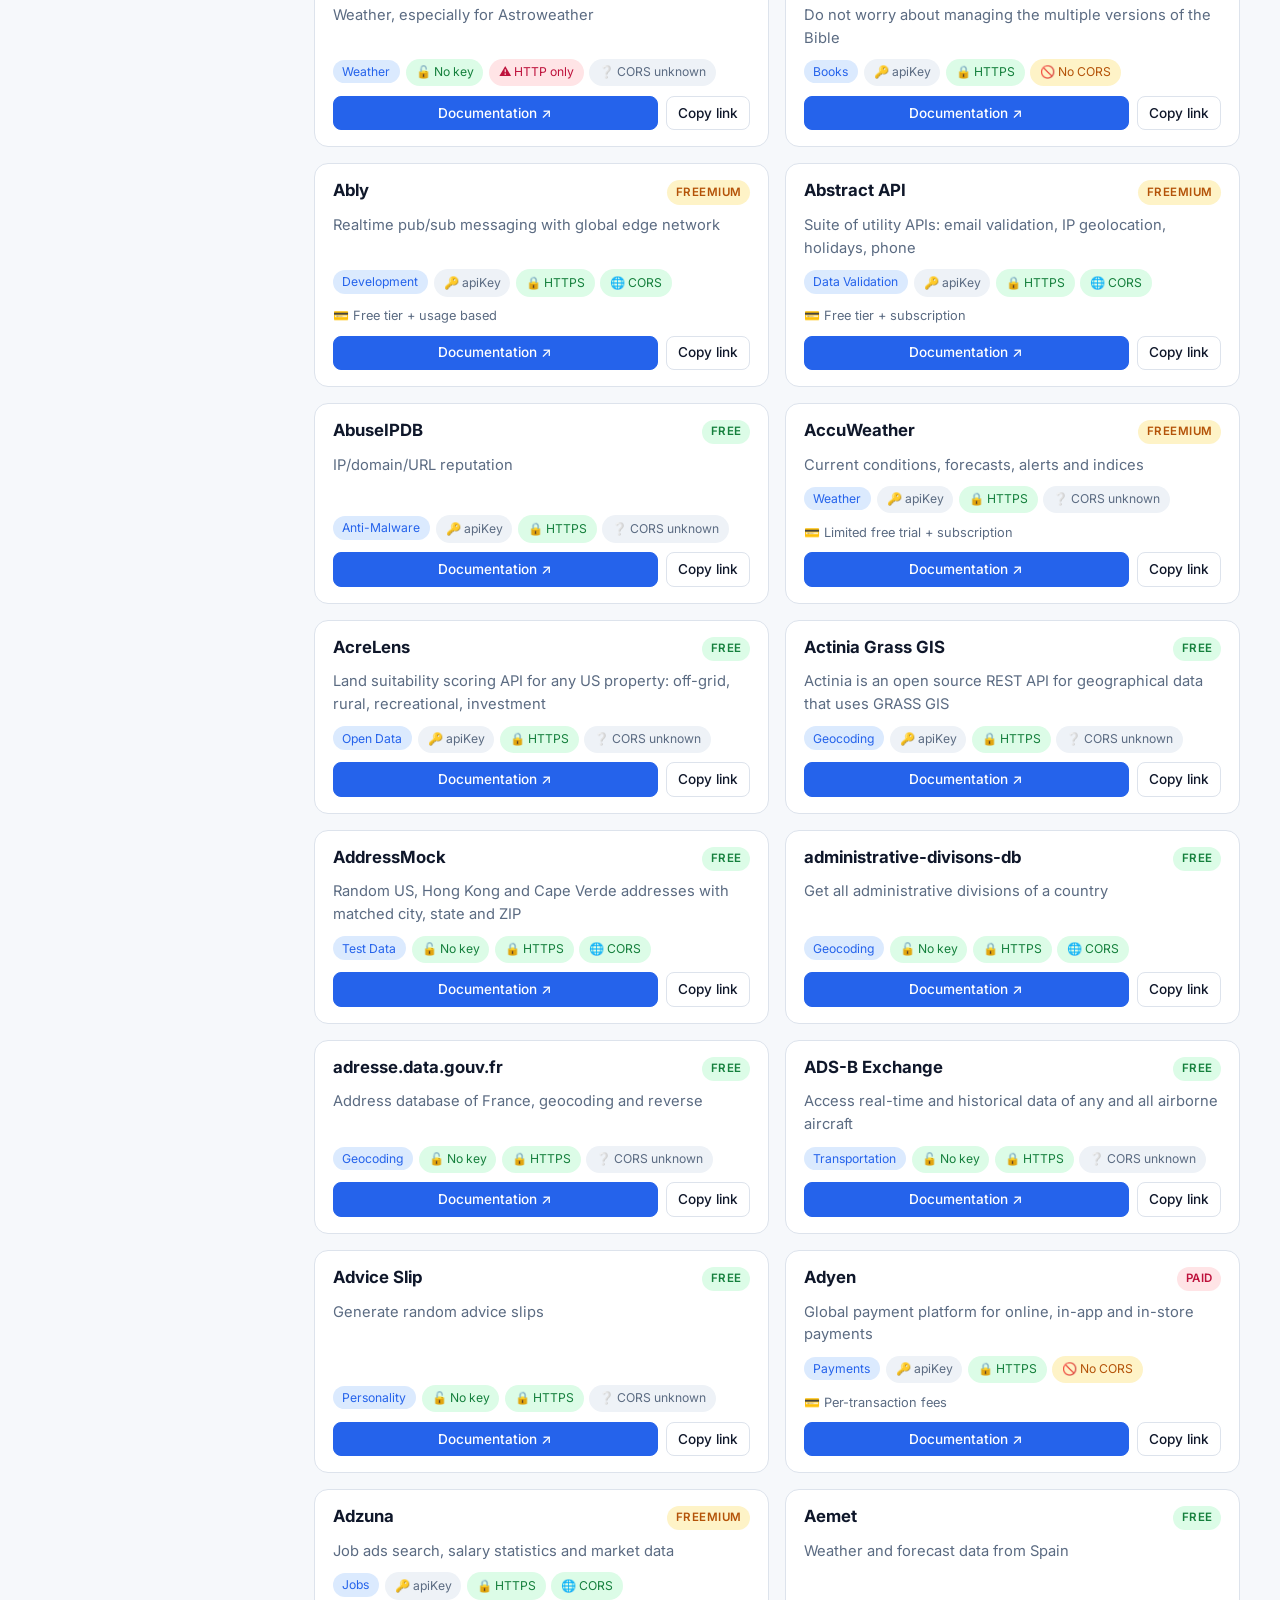
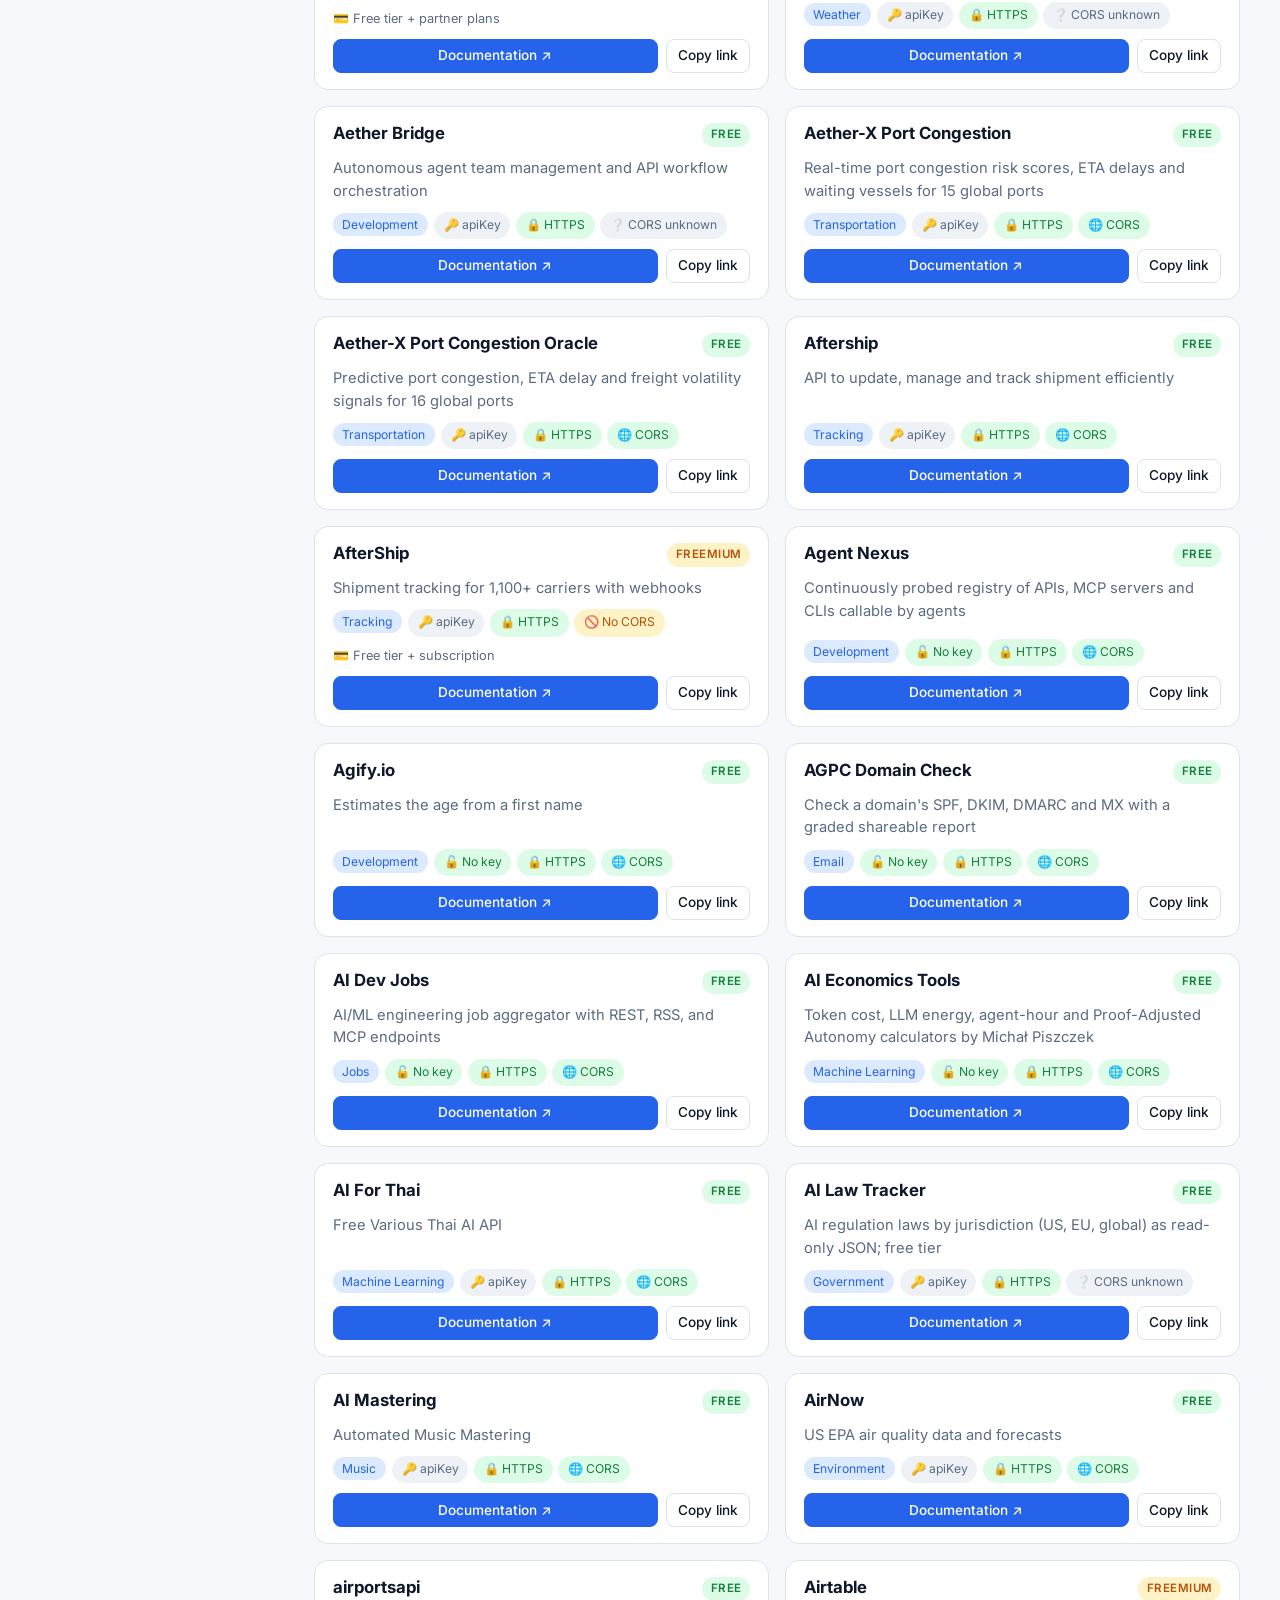
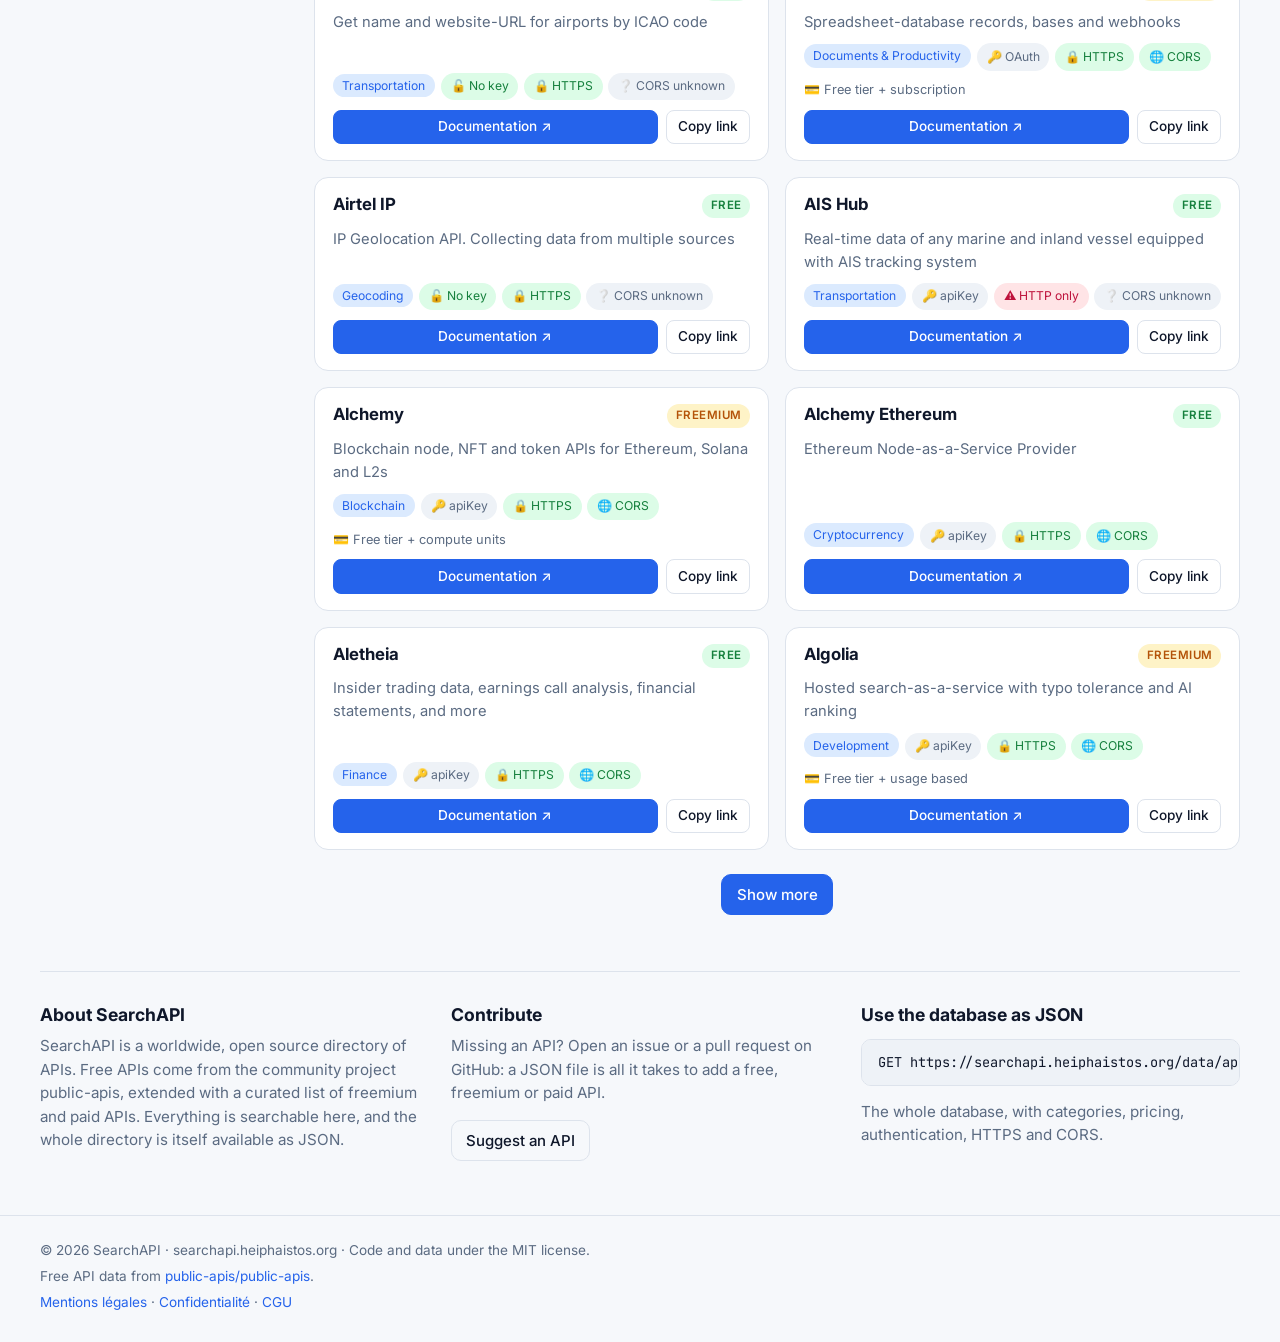
==== commit 91e11501: "Add this site's own legal notice, privacy policy and terms The footer pointed to heiphaistos.org/leg" ====
--- a/index.html
+++ b/index.html
@@ -162,6 +162,7 @@
     <div class="container footer-inner">
       <p>© <span id="year"></span> SearchAPI · searchapi.heiphaistos.org · <span data-i18n="footerLicense">Code et données sous licence MIT.</span></p>
       <p class="muted"><span data-i18n="footerSource">Données gratuites issues de</span> <a href="https://github.com/public-apis/public-apis" target="_blank" rel="noopener">public-apis/public-apis</a>.</p>
+      <p class="muted"><a href="mentions-legales.html">Mentions légales</a> · <a href="confidentialite.html">Confidentialité</a> · <a href="cgu.html">CGU</a></p>
     </div>
   </footer>
 
